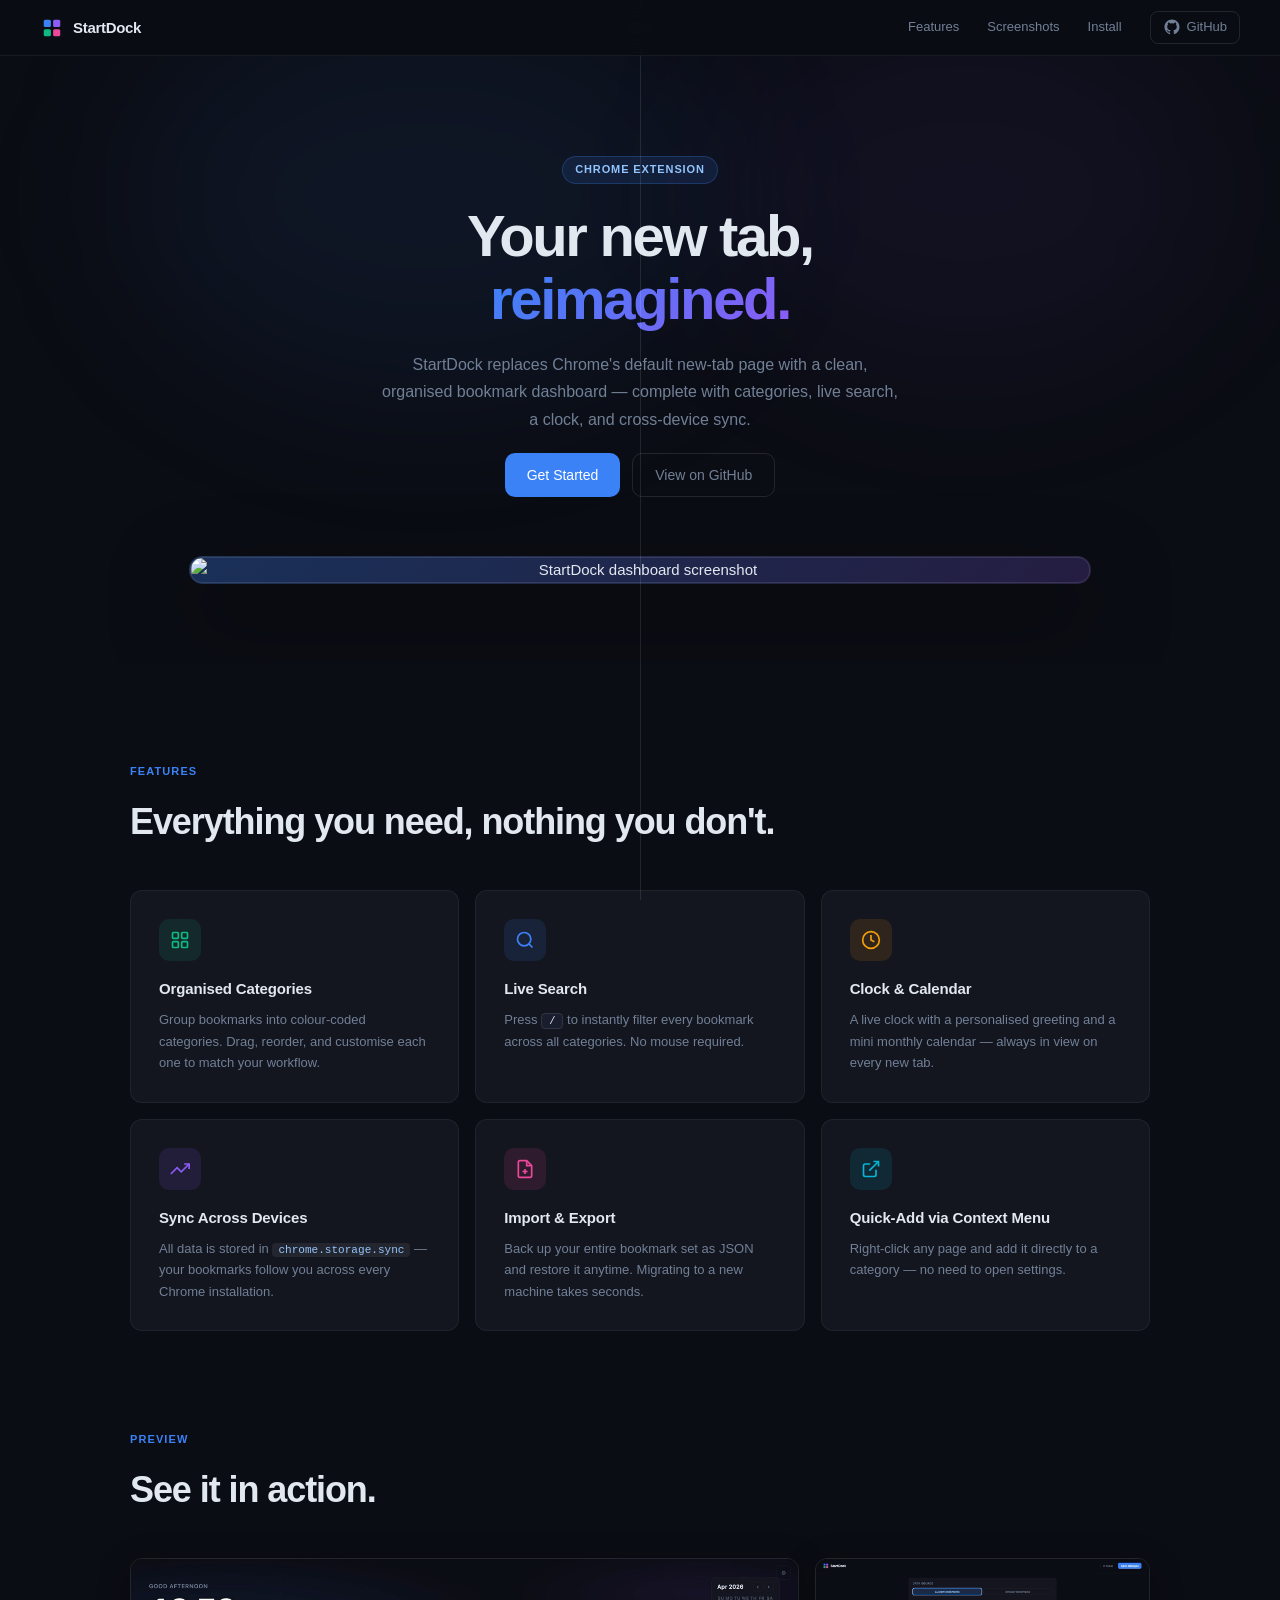
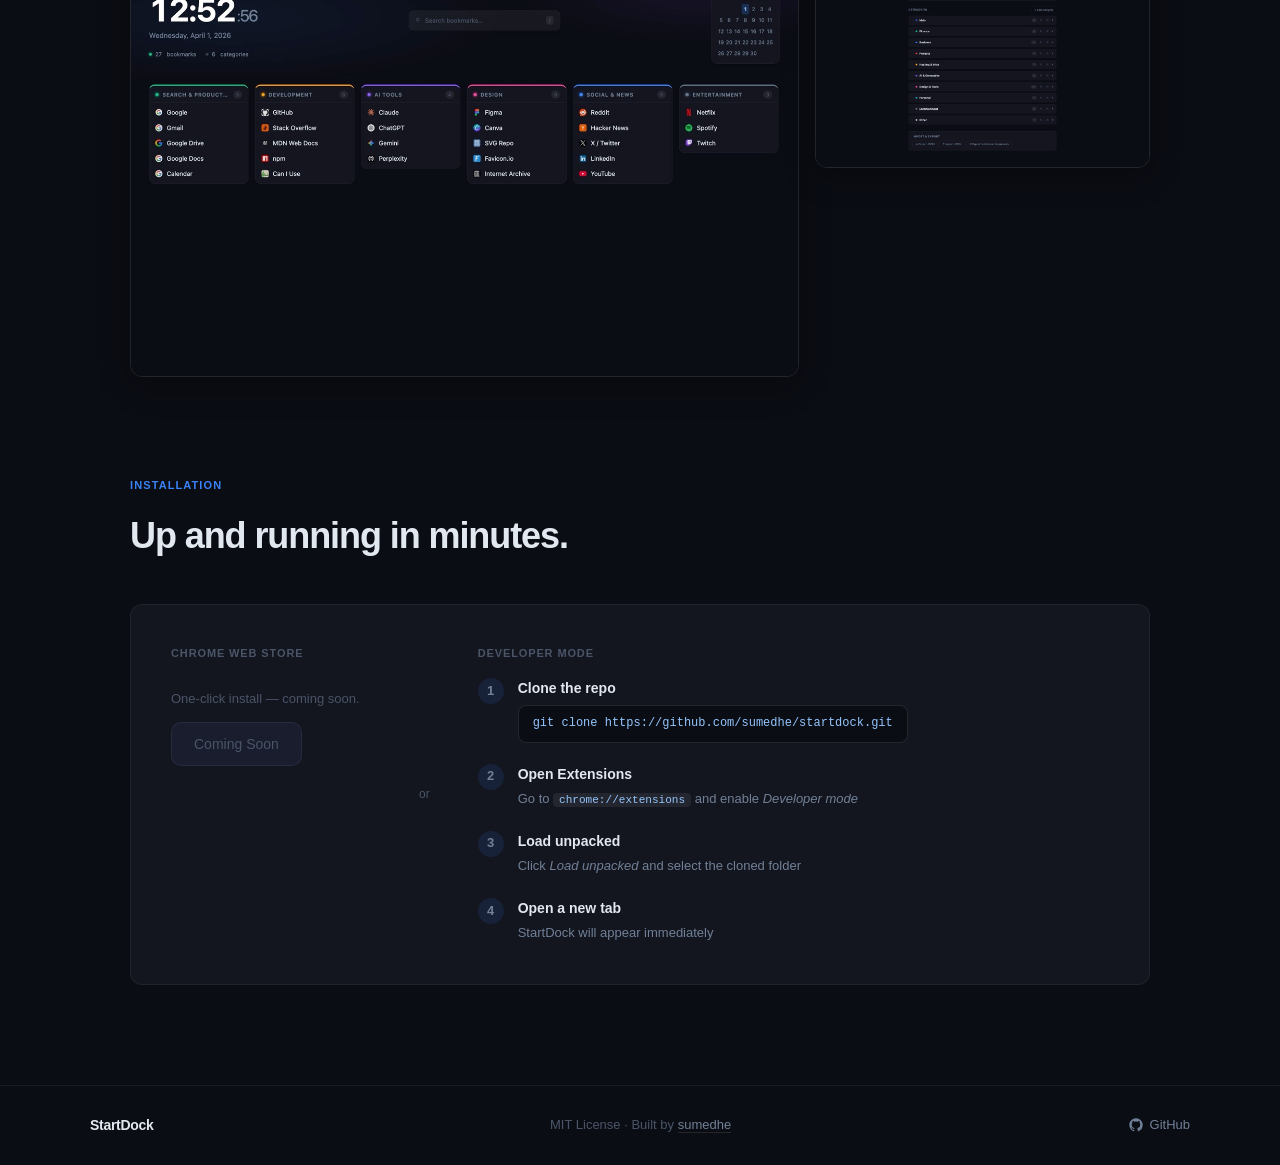
==== docs/index.html @ b3d91224 "feat: add GitHub Pages landing page and update docs assets" ====
<!DOCTYPE html>
<html lang="en">
<head>
  <meta charset="UTF-8" />
  <meta name="viewport" content="width=device-width, initial-scale=1.0" />
  <title>StartDock — Personal New Tab Dashboard</title>
  <meta name="description" content="Replace Chrome's default new-tab page with an organised, fast-access bookmark grid. Categories, live search, clock, and cross-device sync." />
  <link rel="stylesheet" href="style.css" />
  <link rel="icon" type="image/svg+xml" href="icon.svg" />
  <link rel="icon" type="image/png" sizes="128x128" href="icon128.png" />
</head>
<body>

  <!-- Nav -->
  <nav>
    <a href="#" class="nav-logo">
      <img src="icon.svg" alt="StartDock icon" class="nav-logo-icon" />
      StartDock
    </a>
    <div class="nav-links">
      <a href="#features">Features</a>
      <a href="#screenshots">Screenshots</a>
      <a href="#install">Install</a>
      <a href="https://github.com/sumedhe/startdock" target="_blank" rel="noopener" class="nav-github">
        <svg width="18" height="18" viewBox="0 0 24 24" fill="currentColor"><path d="M12 2C6.477 2 2 6.484 2 12.017c0 4.425 2.865 8.18 6.839 9.504.5.092.682-.217.682-.483 0-.237-.008-.868-.013-1.703-2.782.605-3.369-1.343-3.369-1.343-.454-1.158-1.11-1.466-1.11-1.466-.908-.62.069-.608.069-.608 1.003.07 1.531 1.032 1.531 1.032.892 1.53 2.341 1.088 2.91.832.092-.647.35-1.088.636-1.338-2.22-.253-4.555-1.113-4.555-4.951 0-1.093.39-1.988 1.029-2.688-.103-.253-.446-1.272.098-2.65 0 0 .84-.27 2.75 1.026A9.564 9.564 0 0112 6.844a9.59 9.59 0 012.504.337c1.909-1.296 2.747-1.027 2.747-1.027.546 1.379.202 2.398.1 2.651.64.7 1.028 1.595 1.028 2.688 0 3.848-2.339 4.695-4.566 4.943.359.309.678.92.678 1.855 0 1.338-.012 2.419-.012 2.747 0 .268.18.58.688.482A10.02 10.02 0 0022 12.017C22 6.484 17.522 2 12 2z"/></svg>
        GitHub
      </a>
    </div>
  </nav>

  <!-- Hero -->
  <section class="hero">
    <div class="hero-glow hero-glow-blue"></div>
    <div class="hero-glow hero-glow-purple"></div>
    <div class="hero-content">
      <div class="badge">Chrome Extension</div>
      <h1>Your new tab,<br /><span class="hero-accent">reimagined.</span></h1>
      <p class="hero-sub">
        StartDock replaces Chrome's default new-tab page with a clean, organised bookmark dashboard — complete with categories, live search, a clock, and cross-device sync.
      </p>
      <div class="hero-actions">
        <a href="#install" class="btn btn-primary">Get Started</a>
        <a href="https://github.com/sumedhe/startdock" target="_blank" rel="noopener" class="btn btn-ghost">View on GitHub</a>
      </div>
    </div>
    <div class="hero-screenshot">
      <img src="screenshot-1280x800.jpg" alt="StartDock dashboard screenshot" />
    </div>
  </section>

  <!-- Features -->
  <section id="features" class="features">
    <div class="section-label">Features</div>
    <h2>Everything you need, nothing you don't.</h2>
    <div class="features-grid">

      <div class="feature-card" style="--accent: #10B981">
        <div class="feature-icon" style="background: rgba(16,185,129,0.12); color: #10B981">
          <svg width="20" height="20" viewBox="0 0 24 24" fill="none" stroke="currentColor" stroke-width="2"><rect x="3" y="3" width="7" height="7" rx="1"/><rect x="14" y="3" width="7" height="7" rx="1"/><rect x="3" y="14" width="7" height="7" rx="1"/><rect x="14" y="14" width="7" height="7" rx="1"/></svg>
        </div>
        <h3>Organised Categories</h3>
        <p>Group bookmarks into colour-coded categories. Drag, reorder, and customise each one to match your workflow.</p>
      </div>

      <div class="feature-card" style="--accent: #3B82F6">
        <div class="feature-icon" style="background: rgba(59,130,246,0.12); color: #3B82F6">
          <svg width="20" height="20" viewBox="0 0 24 24" fill="none" stroke="currentColor" stroke-width="2"><circle cx="11" cy="11" r="8"/><path d="M21 21l-4.35-4.35"/></svg>
        </div>
        <h3>Live Search</h3>
        <p>Press <kbd>/</kbd> to instantly filter every bookmark across all categories. No mouse required.</p>
      </div>

      <div class="feature-card" style="--accent: #F59E0B">
        <div class="feature-icon" style="background: rgba(245,158,11,0.12); color: #F59E0B">
          <svg width="20" height="20" viewBox="0 0 24 24" fill="none" stroke="currentColor" stroke-width="2"><circle cx="12" cy="12" r="10"/><polyline points="12 6 12 12 16 14"/></svg>
        </div>
        <h3>Clock &amp; Calendar</h3>
        <p>A live clock with a personalised greeting and a mini monthly calendar — always in view on every new tab.</p>
      </div>

      <div class="feature-card" style="--accent: #8B5CF6">
        <div class="feature-icon" style="background: rgba(139,92,246,0.12); color: #8B5CF6">
          <svg width="20" height="20" viewBox="0 0 24 24" fill="none" stroke="currentColor" stroke-width="2"><polyline points="23 6 13.5 15.5 8.5 10.5 1 18"/><polyline points="17 6 23 6 23 12"/></svg>
        </div>
        <h3>Sync Across Devices</h3>
        <p>All data is stored in <code>chrome.storage.sync</code> — your bookmarks follow you across every Chrome installation.</p>
      </div>

      <div class="feature-card" style="--accent: #EC4899">
        <div class="feature-icon" style="background: rgba(236,72,153,0.12); color: #EC4899">
          <svg width="20" height="20" viewBox="0 0 24 24" fill="none" stroke="currentColor" stroke-width="2"><path d="M14 2H6a2 2 0 00-2 2v16a2 2 0 002 2h12a2 2 0 002-2V8z"/><polyline points="14 2 14 8 20 8"/><line x1="12" y1="18" x2="12" y2="12"/><line x1="9" y1="15" x2="15" y2="15"/></svg>
        </div>
        <h3>Import &amp; Export</h3>
        <p>Back up your entire bookmark set as JSON and restore it anytime. Migrating to a new machine takes seconds.</p>
      </div>

      <div class="feature-card" style="--accent: #06B6D4">
        <div class="feature-icon" style="background: rgba(6,182,212,0.12); color: #06B6D4">
          <svg width="20" height="20" viewBox="0 0 24 24" fill="none" stroke="currentColor" stroke-width="2"><path d="M18 13v6a2 2 0 01-2 2H5a2 2 0 01-2-2V8a2 2 0 012-2h6"/><polyline points="15 3 21 3 21 9"/><line x1="10" y1="14" x2="21" y2="3"/></svg>
        </div>
        <h3>Quick-Add via Context Menu</h3>
        <p>Right-click any page and add it directly to a category — no need to open settings.</p>
      </div>

    </div>
  </section>

  <!-- Screenshots -->
  <section id="screenshots" class="screenshots">
    <div class="section-label">Preview</div>
    <h2>See it in action.</h2>
    <div class="screenshots-grid">
      <img src="screenshot-1.jpg" alt="StartDock bookmark dashboard" class="ss-main" />
      <img src="screenshot-2.jpg" alt="StartDock settings page" class="ss-secondary" />
    </div>
  </section>

  <!-- Install -->
  <section id="install" class="install">
    <div class="section-label">Installation</div>
    <h2>Up and running in minutes.</h2>
    <div class="install-grid">

      <div class="install-card">
        <div class="install-badge">Chrome Web Store</div>
        <p class="install-sub">One-click install — coming soon.</p>
        <a class="btn btn-primary btn-disabled" aria-disabled="true">Coming Soon</a>
      </div>

      <div class="install-divider"><span>or</span></div>

      <div class="install-steps">
        <div class="install-badge">Developer Mode</div>
        <ol>
          <li>
            <span class="step-num">1</span>
            <div>
              <strong>Clone the repo</strong>
              <code class="code-block">git clone https://github.com/sumedhe/startdock.git</code>
            </div>
          </li>
          <li>
            <span class="step-num">2</span>
            <div>
              <strong>Open Extensions</strong>
              <span>Go to <code>chrome://extensions</code> and enable <em>Developer mode</em></span>
            </div>
          </li>
          <li>
            <span class="step-num">3</span>
            <div>
              <strong>Load unpacked</strong>
              <span>Click <em>Load unpacked</em> and select the cloned folder</span>
            </div>
          </li>
          <li>
            <span class="step-num">4</span>
            <div>
              <strong>Open a new tab</strong>
              <span>StartDock will appear immediately</span>
            </div>
          </li>
        </ol>
      </div>

    </div>
  </section>

  <!-- Footer -->
  <footer>
    <div class="footer-inner">
      <span class="footer-logo">StartDock</span>
      <span class="footer-meta">MIT License &middot; Built by <a href="https://github.com/sumedhe" target="_blank" rel="noopener">sumedhe</a></span>
      <a href="https://github.com/sumedhe/startdock" target="_blank" rel="noopener" class="footer-gh">
        <svg width="16" height="16" viewBox="0 0 24 24" fill="currentColor"><path d="M12 2C6.477 2 2 6.484 2 12.017c0 4.425 2.865 8.18 6.839 9.504.5.092.682-.217.682-.483 0-.237-.008-.868-.013-1.703-2.782.605-3.369-1.343-3.369-1.343-.454-1.158-1.11-1.466-1.11-1.466-.908-.62.069-.608.069-.608 1.003.07 1.531 1.032 1.531 1.032.892 1.53 2.341 1.088 2.91.832.092-.647.35-1.088.636-1.338-2.22-.253-4.555-1.113-4.555-4.951 0-1.093.39-1.988 1.029-2.688-.103-.253-.446-1.272.098-2.65 0 0 .84-.27 2.75 1.026A9.564 9.564 0 0112 6.844a9.59 9.59 0 012.504.337c1.909-1.296 2.747-1.027 2.747-1.027.546 1.379.202 2.398.1 2.651.64.7 1.028 1.595 1.028 2.688 0 3.848-2.339 4.695-4.566 4.943.359.309.678.92.678 1.855 0 1.338-.012 2.419-.012 2.747 0 .268.18.58.688.482A10.02 10.02 0 0022 12.017C22 6.484 17.522 2 12 2z"/></svg>
        GitHub
      </a>
    </div>
  </footer>

</body>
</html>
---- docs/style.css ----
/* ── Reset & base ───────────────────────────────────────────── */
*, *::before, *::after { box-sizing: border-box; margin: 0; padding: 0; }

:root {
  --bg:           #0b0d14;
  --surface:      #13151f;
  --surface2:     #1a1d2e;
  --border:       rgba(255,255,255,0.06);
  --border2:      rgba(255,255,255,0.1);
  --text:         #e2e8f0;
  --text-muted:   #4a5568;
  --text-sub:     #718096;
  --blue:         #3B82F6;
  --blue-dark:    #2563eb;
  --radius:       12px;
  --font:         -apple-system, BlinkMacSystemFont, "Segoe UI", Roboto, sans-serif;
}

html { scroll-behavior: smooth; }

body {
  background: var(--bg);
  color: var(--text);
  font-family: var(--font);
  font-size: 15px;
  line-height: 1.6;
  -webkit-font-smoothing: antialiased;
}

a { color: inherit; text-decoration: none; }

code {
  font-family: "SF Mono", "Fira Code", Consolas, monospace;
  font-size: 0.85em;
  background: rgba(255,255,255,0.07);
  padding: 1px 6px;
  border-radius: 4px;
  color: #93c5fd;
}

kbd {
  font-family: "SF Mono", "Fira Code", Consolas, monospace;
  font-size: 0.8em;
  background: var(--surface2);
  border: 1px solid var(--border2);
  border-radius: 4px;
  padding: 1px 7px;
  color: var(--text);
}

/* ── Nav ────────────────────────────────────────────────────── */
nav {
  position: sticky;
  top: 0;
  z-index: 100;
  display: flex;
  align-items: center;
  justify-content: space-between;
  padding: 0 40px;
  height: 56px;
  background: rgba(11,13,20,0.85);
  backdrop-filter: blur(12px);
  border-bottom: 1px solid var(--border);
}

.nav-logo {
  display: flex;
  align-items: center;
  gap: 9px;
  font-size: 15px;
  font-weight: 700;
  letter-spacing: -0.02em;
  color: var(--text);
}

.nav-logo-icon {
  width: 24px;
  height: 24px;
  border-radius: 6px;
}

.nav-links {
  display: flex;
  align-items: center;
  gap: 28px;
}

.nav-links a {
  font-size: 13px;
  color: var(--text-sub);
  transition: color 0.15s;
}
.nav-links a:hover { color: var(--text); }

.nav-github {
  display: flex;
  align-items: center;
  gap: 6px;
  font-size: 13px;
  color: var(--text-sub);
  border: 1px solid var(--border2);
  padding: 5px 12px;
  border-radius: 8px;
  transition: color 0.15s, border-color 0.15s;
}
.nav-github:hover { color: var(--text); border-color: rgba(255,255,255,0.18); }

/* ── Buttons ────────────────────────────────────────────────── */
.btn {
  display: inline-flex;
  align-items: center;
  gap: 7px;
  padding: 10px 22px;
  border-radius: 10px;
  font-size: 14px;
  font-weight: 500;
  cursor: pointer;
  transition: background 0.15s, color 0.15s, border-color 0.15s;
}

.btn-primary {
  background: var(--blue);
  color: #fff;
}
.btn-primary:hover { background: var(--blue-dark); }

.btn-ghost {
  background: transparent;
  color: var(--text-sub);
  border: 1px solid var(--border2);
}
.btn-ghost:hover { color: var(--text); border-color: rgba(255,255,255,0.18); }

.btn-disabled {
  background: var(--surface2);
  color: var(--text-muted);
  cursor: not-allowed;
  pointer-events: none;
  border: 1px solid var(--border);
}

/* ── Section labels & headings ──────────────────────────────── */
.section-label {
  font-size: 11px;
  font-weight: 600;
  letter-spacing: 0.1em;
  text-transform: uppercase;
  color: var(--blue);
  margin-bottom: 12px;
}

h2 {
  font-size: clamp(24px, 4vw, 36px);
  font-weight: 700;
  letter-spacing: -0.03em;
  color: var(--text);
  margin-bottom: 40px;
}

/* ── Hero ───────────────────────────────────────────────────── */
.hero {
  position: relative;
  overflow: hidden;
  padding: 100px 40px 80px;
  display: flex;
  flex-direction: column;
  align-items: center;
  text-align: center;
  gap: 60px;
}

.hero-glow {
  position: absolute;
  border-radius: 50%;
  filter: blur(80px);
  pointer-events: none;
}
.hero-glow-blue {
  width: 600px; height: 400px;
  background: rgba(59,130,246,0.07);
  top: -60px; left: 10%;
}
.hero-glow-purple {
  width: 500px; height: 350px;
  background: rgba(139,92,246,0.06);
  top: -40px; right: 5%;
}

.hero-content {
  position: relative;
  max-width: 640px;
  display: flex;
  flex-direction: column;
  align-items: center;
  gap: 20px;
}

.badge {
  display: inline-block;
  font-size: 11px;
  font-weight: 600;
  letter-spacing: 0.08em;
  text-transform: uppercase;
  background: rgba(59,130,246,0.12);
  color: #93c5fd;
  border: 1px solid rgba(59,130,246,0.25);
  padding: 4px 12px;
  border-radius: 100px;
}

h1 {
  font-size: clamp(36px, 6vw, 58px);
  font-weight: 800;
  letter-spacing: -0.04em;
  line-height: 1.1;
  color: var(--text);
}

.hero-accent {
  background: linear-gradient(135deg, var(--blue) 0%, #8B5CF6 100%);
  -webkit-background-clip: text;
  -webkit-text-fill-color: transparent;
  background-clip: text;
}

.hero-sub {
  font-size: 16px;
  color: var(--text-sub);
  max-width: 520px;
  line-height: 1.7;
}

.hero-actions {
  display: flex;
  gap: 12px;
  flex-wrap: wrap;
  justify-content: center;
}

.hero-screenshot {
  position: relative;
  width: 100%;
  max-width: 900px;
}

.hero-screenshot::before {
  content: "";
  position: absolute;
  inset: -1px;
  border-radius: calc(var(--radius) + 2px);
  background: linear-gradient(135deg, rgba(59,130,246,0.3), rgba(139,92,246,0.2));
  z-index: -1;
}

.hero-screenshot img {
  width: 100%;
  border-radius: var(--radius);
  border: 1px solid var(--border2);
  display: block;
  box-shadow: 0 32px 80px rgba(0,0,0,0.5), 0 0 0 1px rgba(255,255,255,0.04);
}

/* ── Features ───────────────────────────────────────────────── */
.features {
  padding: 100px 40px;
  max-width: 1100px;
  margin: 0 auto;
}

.features-grid {
  display: grid;
  grid-template-columns: repeat(auto-fill, minmax(300px, 1fr));
  gap: 16px;
}

.feature-card {
  background: var(--surface);
  border: 1px solid var(--border);
  border-radius: var(--radius);
  padding: 28px;
  transition: border-color 0.2s, box-shadow 0.2s;
}
.feature-card:hover {
  border-color: rgba(var(--accent, 59,130,246), 0.2);
  box-shadow: 0 4px 24px rgba(0,0,0,0.2);
}

.feature-icon {
  width: 42px;
  height: 42px;
  border-radius: 10px;
  display: flex;
  align-items: center;
  justify-content: center;
  margin-bottom: 16px;
}

.feature-card h3 {
  font-size: 15px;
  font-weight: 600;
  margin-bottom: 8px;
  letter-spacing: -0.01em;
}

.feature-card p {
  font-size: 13px;
  color: var(--text-sub);
  line-height: 1.65;
}

/* ── Screenshots ────────────────────────────────────────────── */
.screenshots {
  padding: 0 40px 100px;
  max-width: 1100px;
  margin: 0 auto;
}

.screenshots-grid {
  display: grid;
  grid-template-columns: 2fr 1fr;
  gap: 16px;
  align-items: start;
}

.screenshots-grid img {
  width: 100%;
  border-radius: var(--radius);
  border: 1px solid var(--border2);
  display: block;
  box-shadow: 0 8px 32px rgba(0,0,0,0.3);
}

/* ── Install ────────────────────────────────────────────────── */
.install {
  padding: 0 40px 100px;
  max-width: 1100px;
  margin: 0 auto;
}

.install-grid {
  display: flex;
  align-items: flex-start;
  gap: 32px;
  background: var(--surface);
  border: 1px solid var(--border);
  border-radius: var(--radius);
  padding: 40px;
}

.install-badge {
  font-size: 11px;
  font-weight: 600;
  letter-spacing: 0.08em;
  text-transform: uppercase;
  color: var(--text-muted);
  margin-bottom: 14px;
}

.install-card {
  display: flex;
  flex-direction: column;
  align-items: flex-start;
  gap: 12px;
  min-width: 200px;
}

.install-sub {
  font-size: 13px;
  color: var(--text-muted);
}

.install-divider {
  display: flex;
  flex-direction: column;
  align-items: center;
  justify-content: center;
  align-self: stretch;
  padding: 0 16px;
}
.install-divider span {
  font-size: 12px;
  color: var(--text-muted);
  background: var(--surface);
  padding: 6px 0;
  position: relative;
}
.install-divider::before {
  content: "";
  position: absolute;
  top: 0; bottom: 0;
  left: 50%;
  width: 1px;
  background: var(--border2);
}

.install-steps {
  flex: 1;
}

.install-steps ol {
  list-style: none;
  display: flex;
  flex-direction: column;
  gap: 20px;
}

.install-steps li {
  display: flex;
  gap: 14px;
  align-items: flex-start;
}

.step-num {
  width: 26px;
  height: 26px;
  min-width: 26px;
  border-radius: 50%;
  background: rgba(59,130,246,0.12);
  color: #93c5fd;
  font-size: 12px;
  font-weight: 700;
  display: flex;
  align-items: center;
  justify-content: center;
  margin-top: 1px;
}

.install-steps li > div {
  display: flex;
  flex-direction: column;
  gap: 4px;
}

.install-steps strong {
  font-size: 14px;
  font-weight: 600;
}

.install-steps span, .install-steps em {
  font-size: 13px;
  color: var(--text-sub);
}

.code-block {
  display: block;
  background: var(--bg);
  border: 1px solid var(--border2);
  border-radius: 8px;
  padding: 8px 14px;
  font-size: 12px;
  color: #93c5fd;
  margin-top: 2px;
  width: fit-content;
}

/* ── Footer ─────────────────────────────────────────────────── */
footer {
  border-top: 1px solid var(--border);
  padding: 28px 40px;
}

.footer-inner {
  max-width: 1100px;
  margin: 0 auto;
  display: flex;
  align-items: center;
  gap: 16px;
  justify-content: space-between;
}

.footer-logo {
  font-size: 14px;
  font-weight: 700;
  letter-spacing: -0.02em;
}

.footer-meta {
  font-size: 13px;
  color: var(--text-muted);
}
.footer-meta a { color: var(--text-sub); border-bottom: 1px solid var(--border2); }
.footer-meta a:hover { color: var(--text); }

.footer-gh {
  display: flex;
  align-items: center;
  gap: 6px;
  font-size: 13px;
  color: var(--text-sub);
  transition: color 0.15s;
}
.footer-gh:hover { color: var(--text); }

/* ── Responsive ─────────────────────────────────────────────── */
@media (max-width: 768px) {
  nav { padding: 0 20px; }
  .nav-links a:not(.nav-github) { display: none; }

  .hero { padding: 72px 20px 60px; gap: 40px; }

  .features,
  .screenshots,
  .install { padding-left: 20px; padding-right: 20px; }

  .screenshots-grid { grid-template-columns: 1fr; }
  .ss-secondary { display: none; }

  .install-grid {
    flex-direction: column;
    padding: 28px 20px;
    gap: 24px;
  }
  .install-divider { flex-direction: row; align-self: auto; padding: 0; }
  .install-divider::before { display: none; }

  .footer-inner { flex-direction: column; gap: 8px; text-align: center; }
}
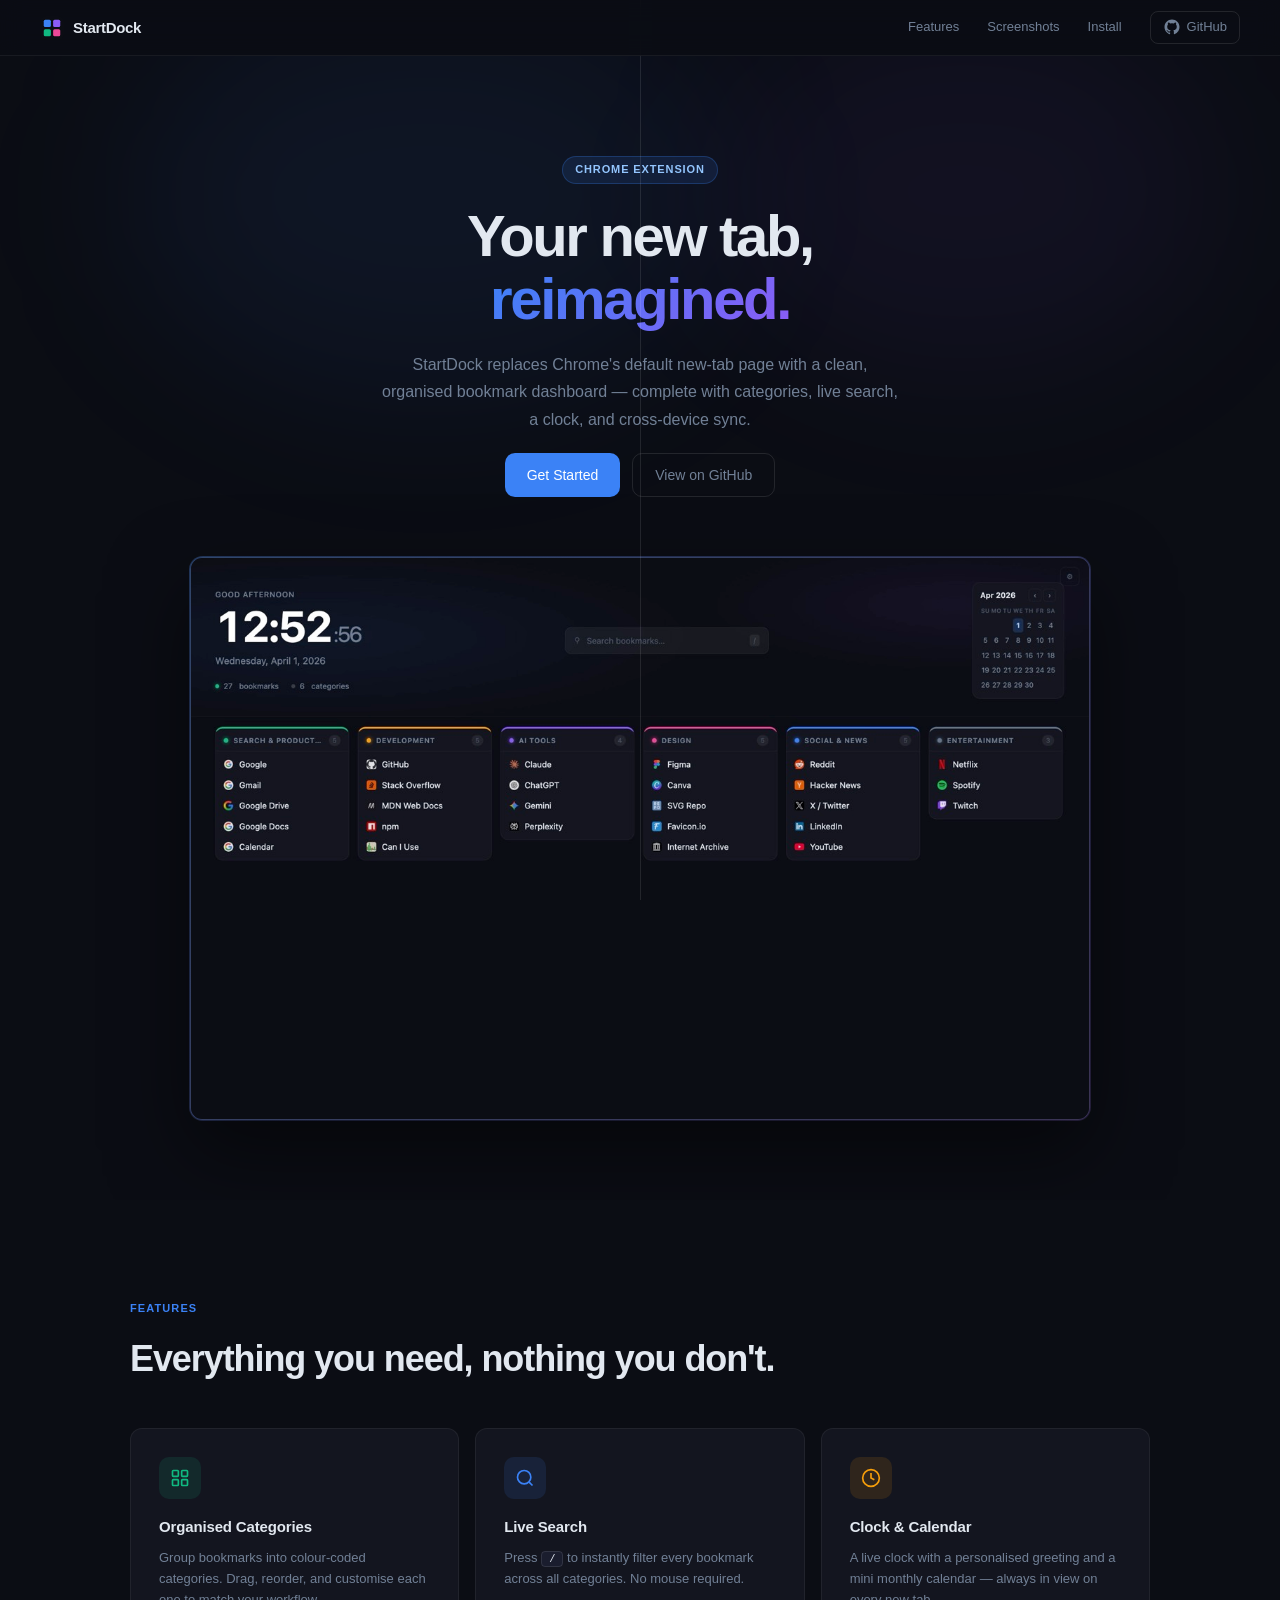
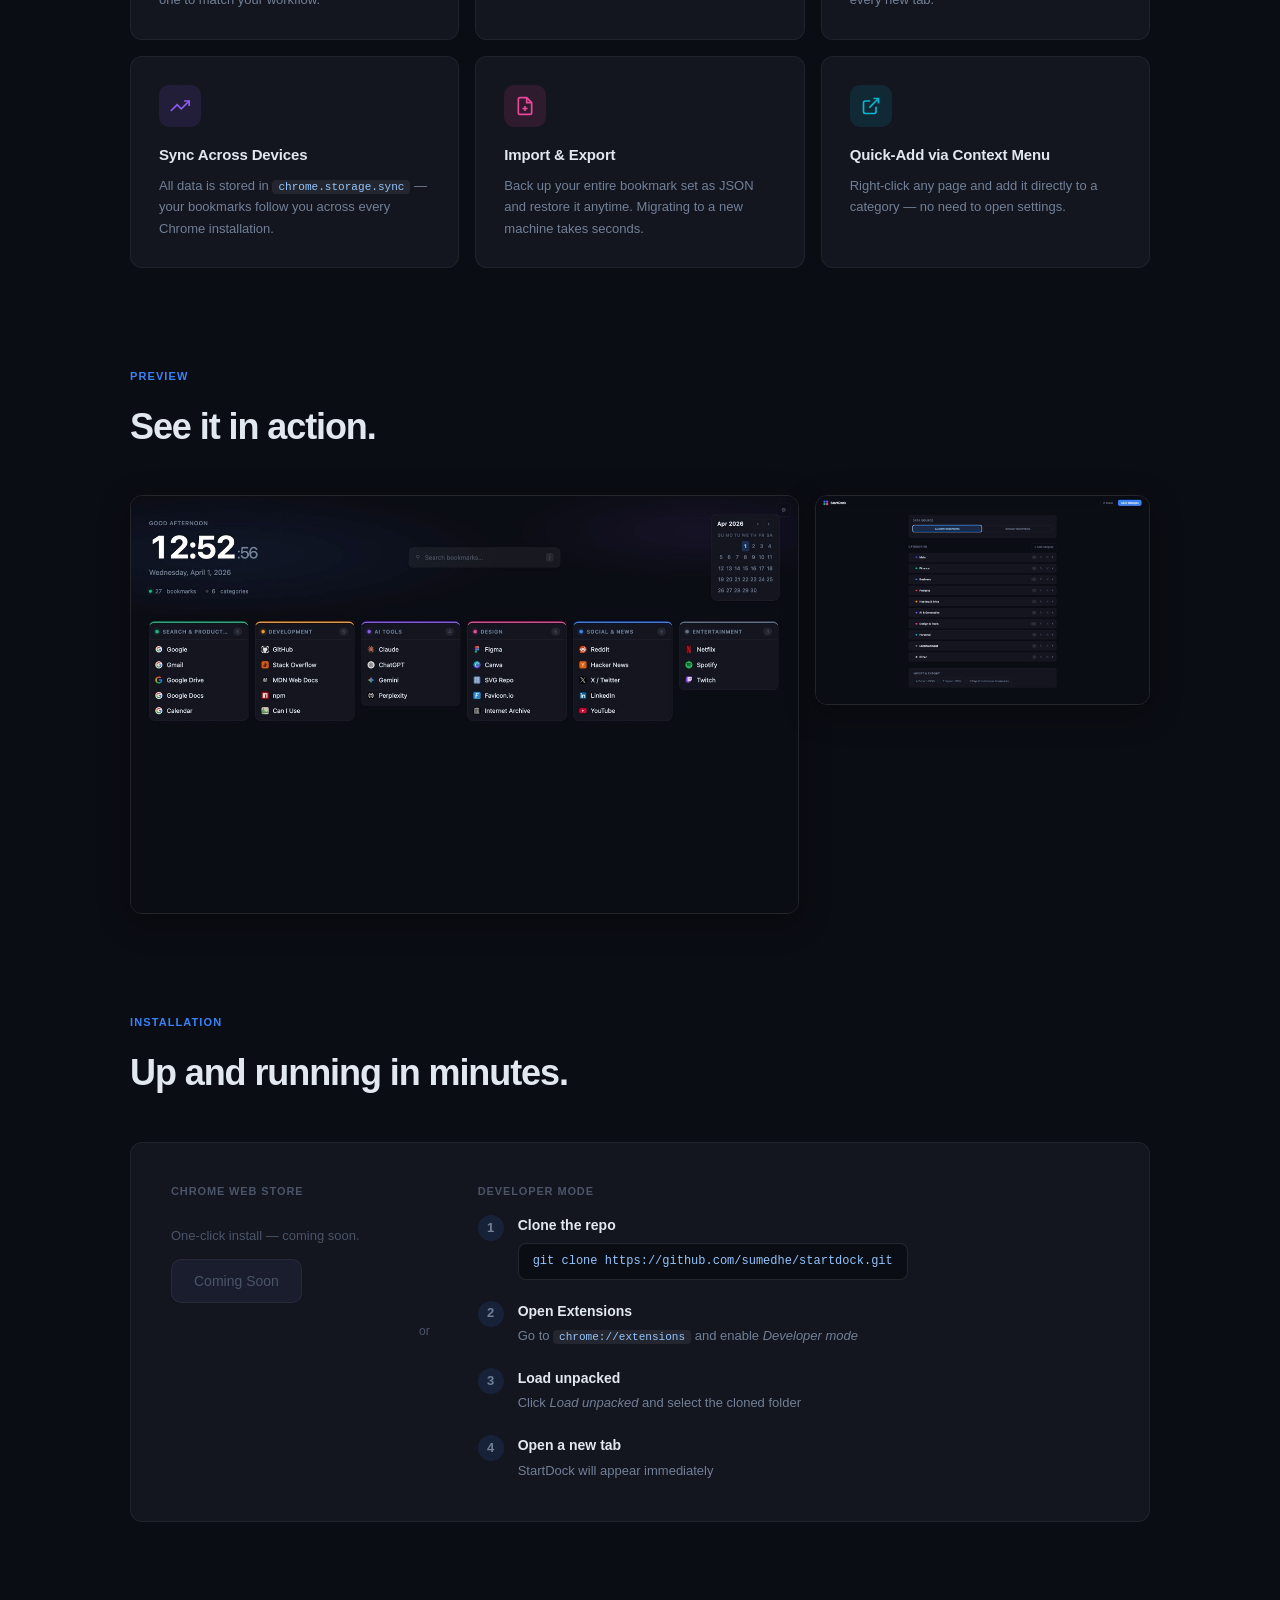
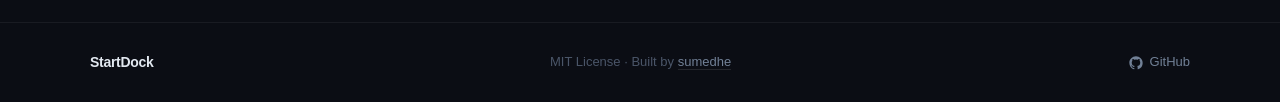
==== commit 46a3dde6: "fix(docs): correct hero screenshot reference to existing file" ====
--- a/docs/index.html
+++ b/docs/index.html
@@ -44,7 +44,7 @@
       </div>
     </div>
     <div class="hero-screenshot">
-      <img src="screenshot-1280x800.jpg" alt="StartDock dashboard screenshot" />
+      <img src="screenshot-1.jpg" alt="StartDock dashboard screenshot" />
     </div>
   </section>
 
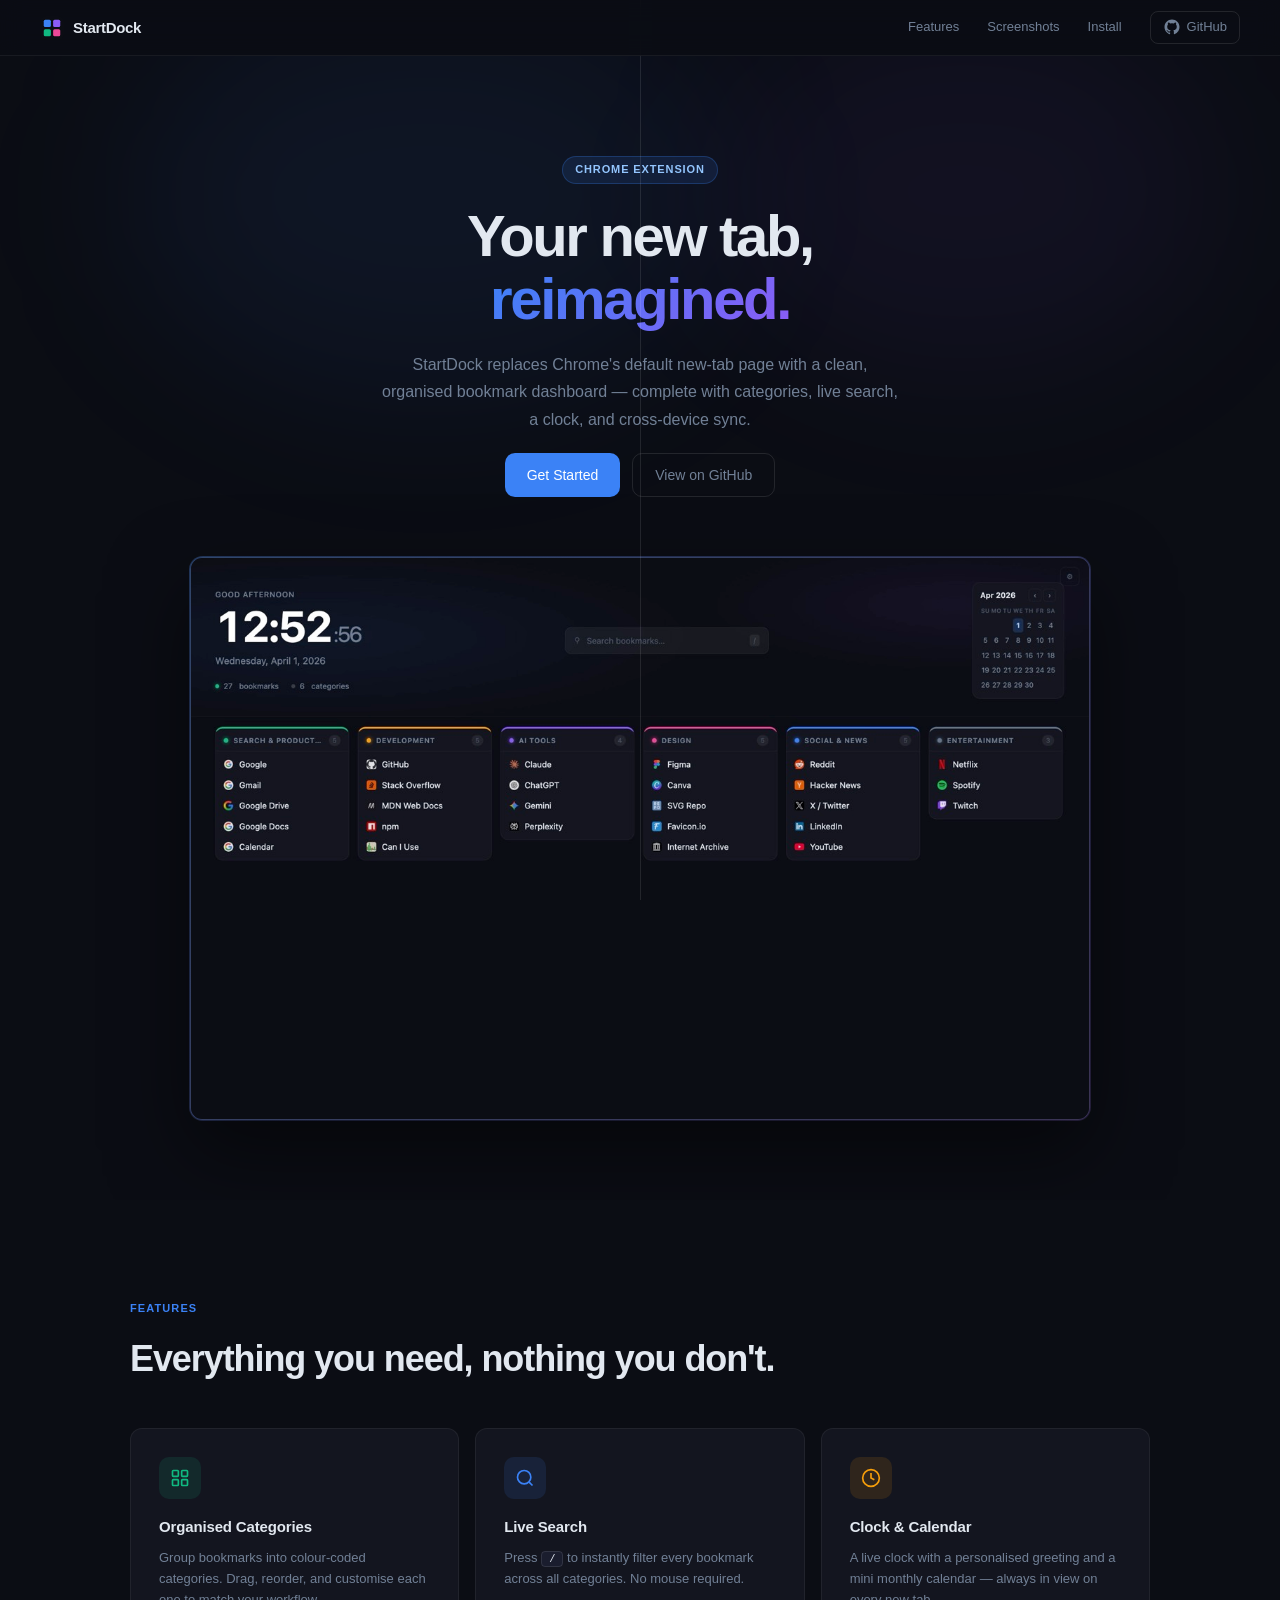
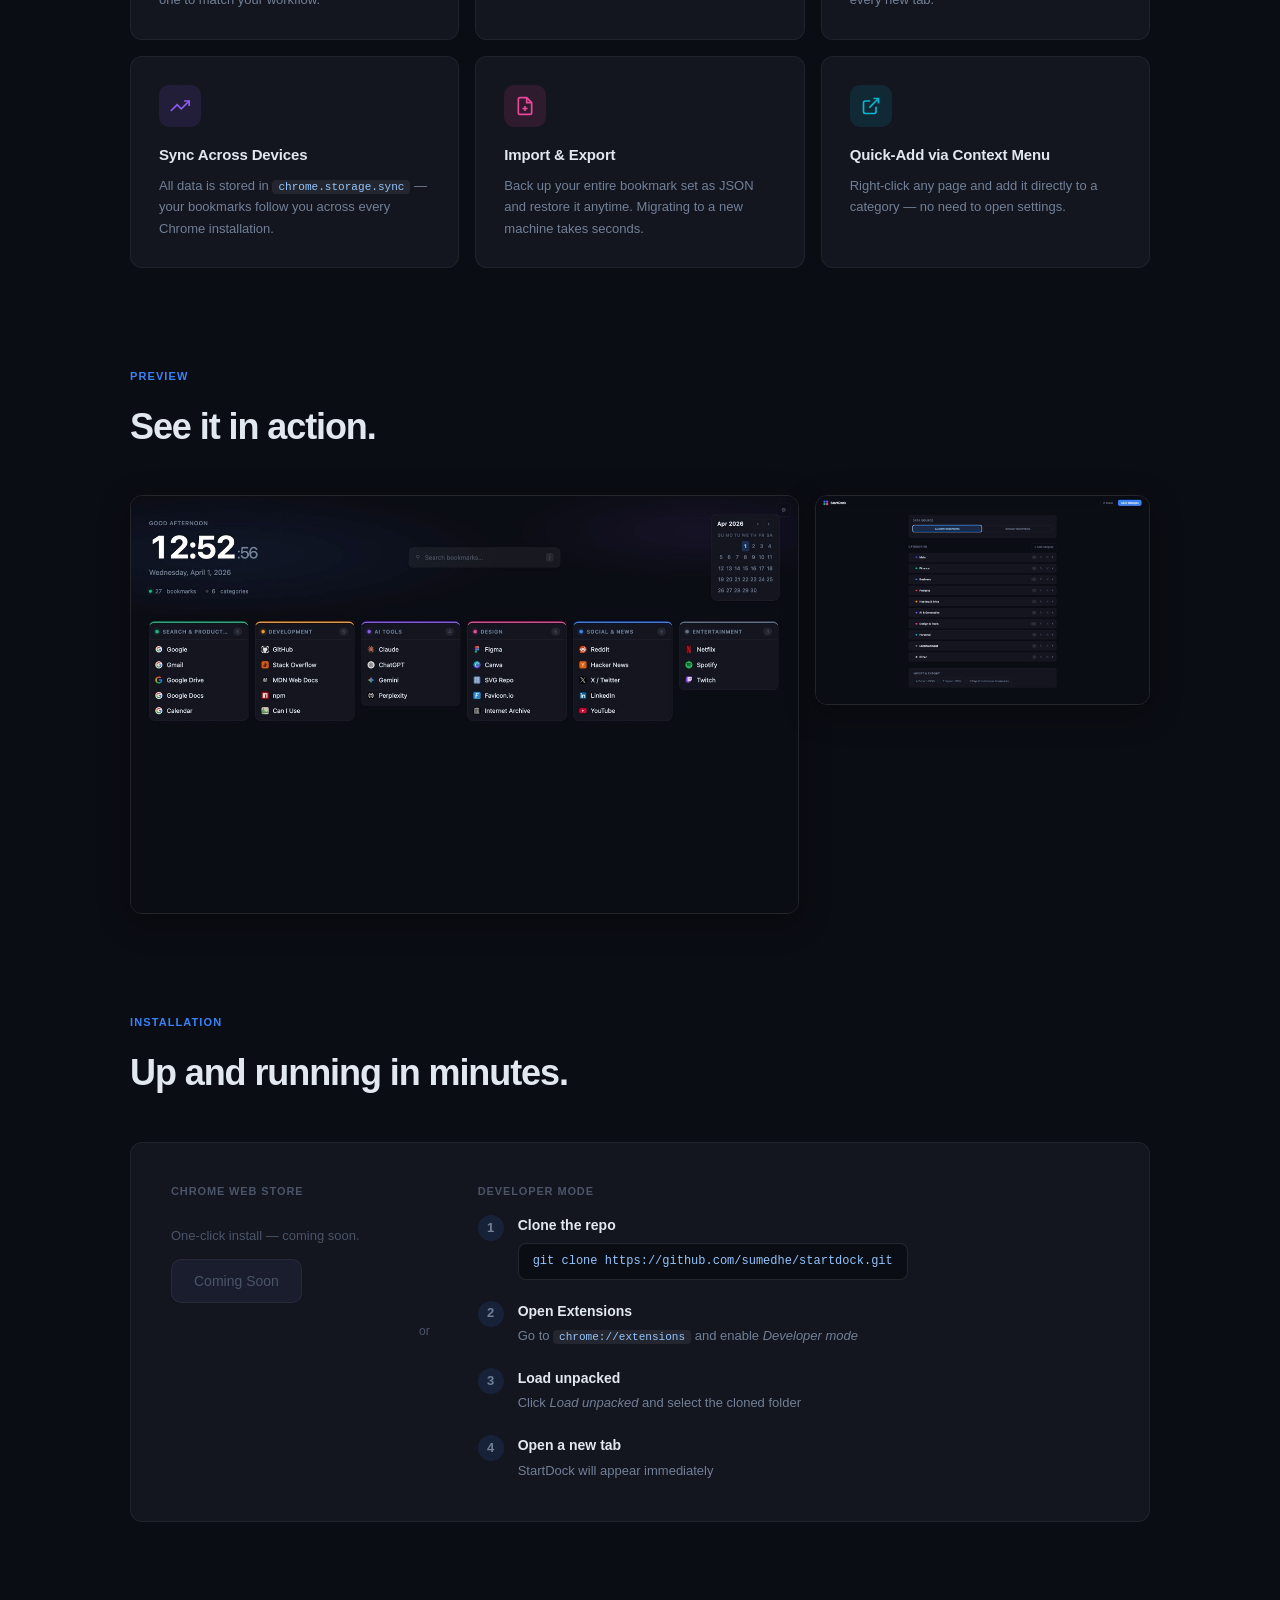
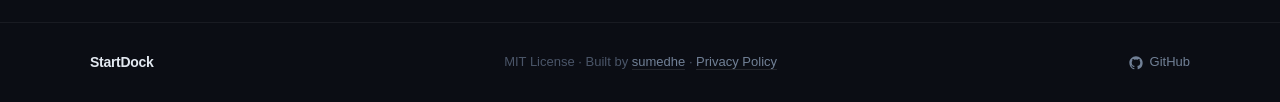
==== commit 62a2f3ca: "feat(docs): add privacy policy page and link in footer" ====
--- a/docs/index.html
+++ b/docs/index.html
@@ -170,7 +170,7 @@
   <footer>
     <div class="footer-inner">
       <span class="footer-logo">StartDock</span>
-      <span class="footer-meta">MIT License &middot; Built by <a href="https://github.com/sumedhe" target="_blank" rel="noopener">sumedhe</a></span>
+      <span class="footer-meta">MIT License &middot; Built by <a href="https://github.com/sumedhe" target="_blank" rel="noopener">sumedhe</a> &middot; <a href="privacy.html">Privacy Policy</a></span>
       <a href="https://github.com/sumedhe/startdock" target="_blank" rel="noopener" class="footer-gh">
         <svg width="16" height="16" viewBox="0 0 24 24" fill="currentColor"><path d="M12 2C6.477 2 2 6.484 2 12.017c0 4.425 2.865 8.18 6.839 9.504.5.092.682-.217.682-.483 0-.237-.008-.868-.013-1.703-2.782.605-3.369-1.343-3.369-1.343-.454-1.158-1.11-1.466-1.11-1.466-.908-.62.069-.608.069-.608 1.003.07 1.531 1.032 1.531 1.032.892 1.53 2.341 1.088 2.91.832.092-.647.35-1.088.636-1.338-2.22-.253-4.555-1.113-4.555-4.951 0-1.093.39-1.988 1.029-2.688-.103-.253-.446-1.272.098-2.65 0 0 .84-.27 2.75 1.026A9.564 9.564 0 0112 6.844a9.59 9.59 0 012.504.337c1.909-1.296 2.747-1.027 2.747-1.027.546 1.379.202 2.398.1 2.651.64.7 1.028 1.595 1.028 2.688 0 3.848-2.339 4.695-4.566 4.943.359.309.678.92.678 1.855 0 1.338-.012 2.419-.012 2.747 0 .268.18.58.688.482A10.02 10.02 0 0022 12.017C22 6.484 17.522 2 12 2z"/></svg>
         GitHub
